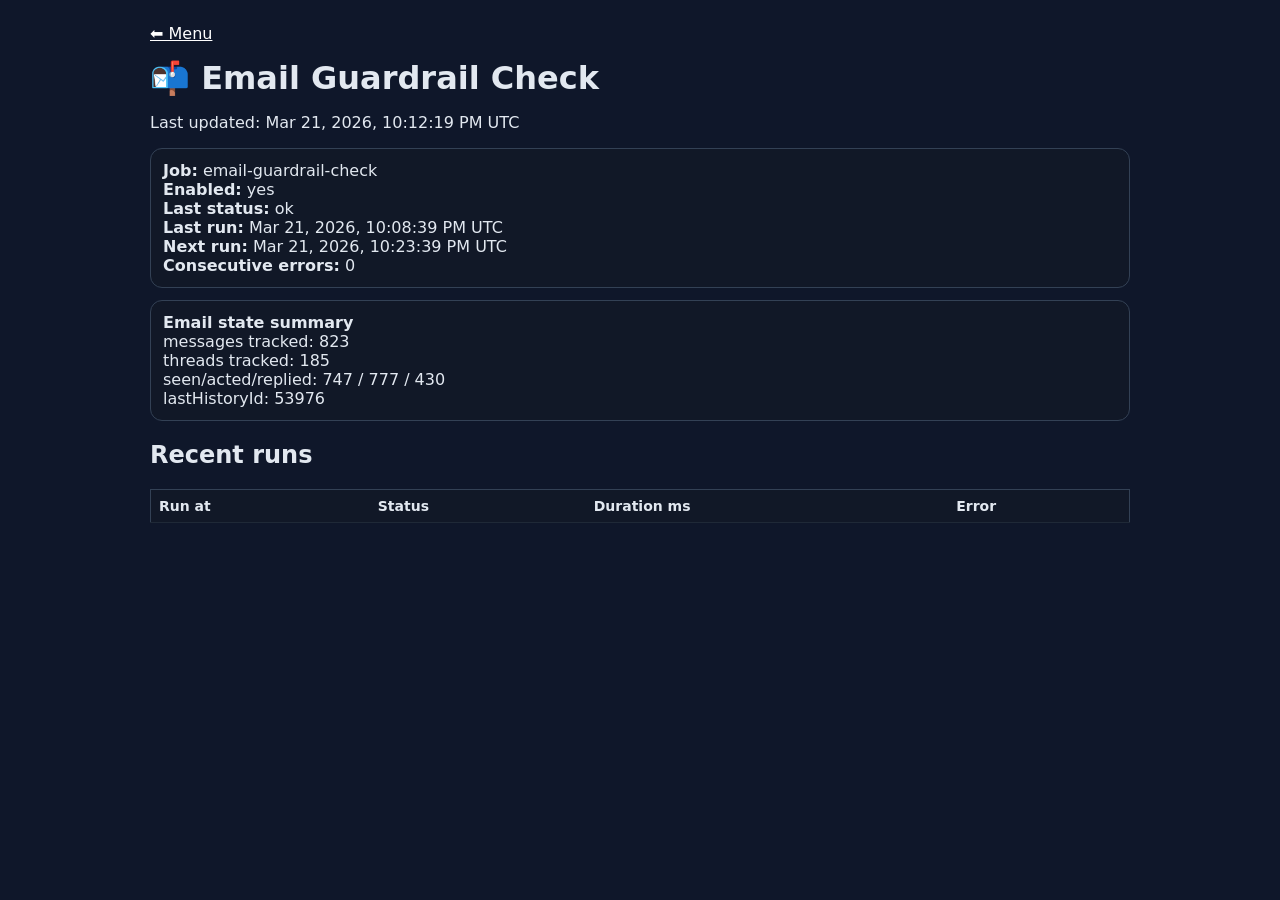
==== email-guardrail/index.html @ e12f0b49 "Add Email Guardrail subpage with latest check details and run history" ====
<!doctype html><html><head><meta charset='utf-8'><meta name='viewport' content='width=device-width,initial-scale=1'><title>Email Guardrail</title><link rel='stylesheet' href='../styles.css'></head><body><main><p><a href="../index.html">⬅ Menu</a></p><h1>📬 Email Guardrail Check</h1><p id='updated'>Loading…</p><div id='job' class='card'></div><div id='state' class='card'></div><h2>Recent runs</h2><table><thead><tr><th>Run at</th><th>Status</th><th>Duration ms</th><th>Error</th></tr></thead><tbody id='runs'></tbody></table></main><script src='guardrail.js?v=1'></script></body></html>
---- styles.css ----
body{font-family:system-ui,-apple-system,Segoe UI,Roboto,sans-serif;background:#0f172a;color:#e2e8f0;margin:0}
main{max-width:980px;margin:24px auto;padding:0 16px}
h1{margin:0 0 8px}
.card{background:#111827;border:1px solid #334155;border-radius:12px;padding:12px;margin:12px 0}
table{width:100%;border-collapse:collapse;background:#111827;border:1px solid #334155}
th,td{padding:8px;border-bottom:1px solid #1f2937;font-size:14px;text-align:left}
a:link{color:#ffffff}
a:visited{color:#facc15}
a:hover,a:active{opacity:.9}
.ok{color:#22c55e}.warning{color:#f59e0b}.critical{color:#ef4444}
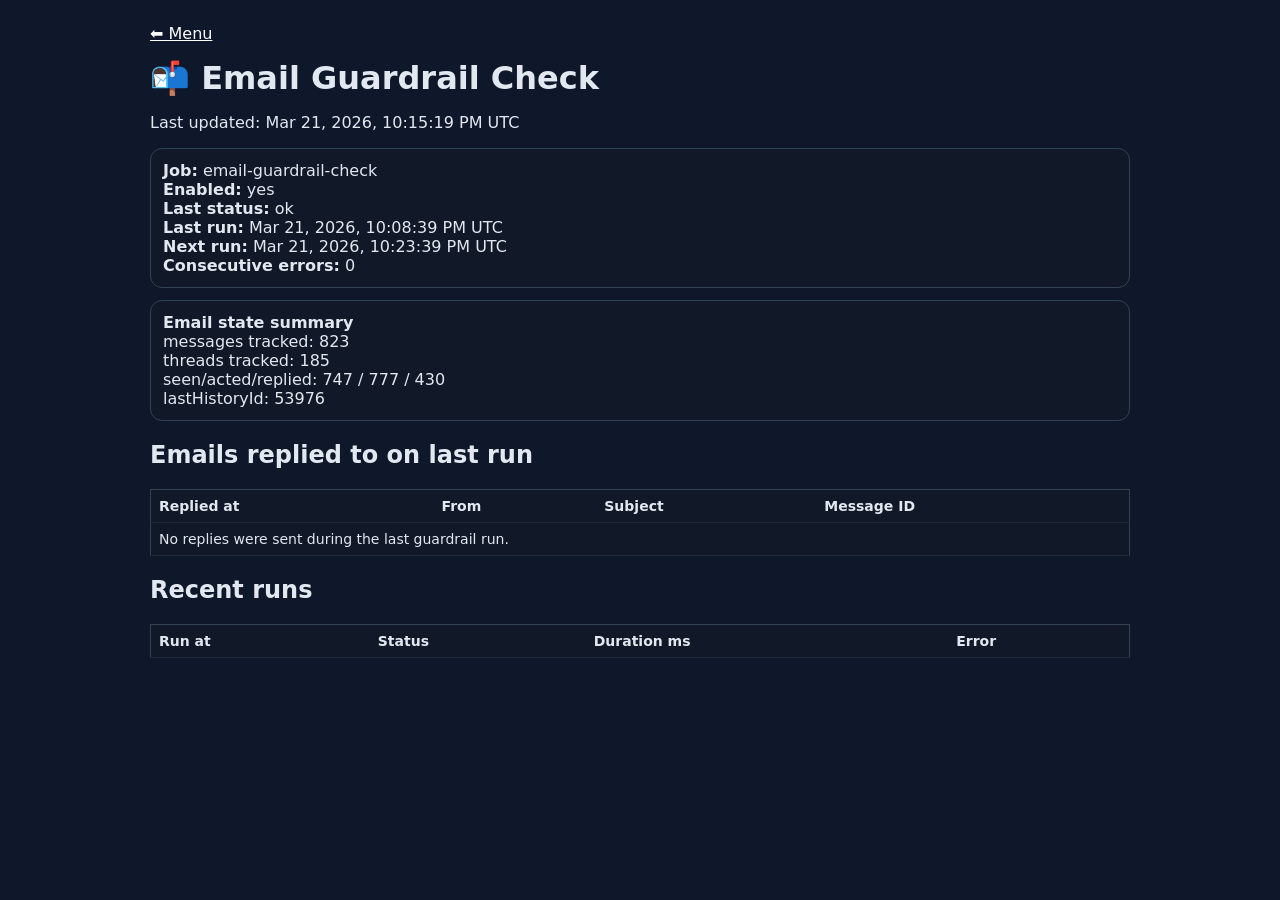
==== commit 1c1bbed3: "Email guardrail page: show emails replied to during last run" ====
--- a/email-guardrail/index.html
+++ b/email-guardrail/index.html
@@ -1 +1 @@
-<!doctype html><html><head><meta charset='utf-8'><meta name='viewport' content='width=device-width,initial-scale=1'><title>Email Guardrail</title><link rel='stylesheet' href='../styles.css'></head><body><main><p><a href="../index.html">⬅ Menu</a></p><h1>📬 Email Guardrail Check</h1><p id='updated'>Loading…</p><div id='job' class='card'></div><div id='state' class='card'></div><h2>Recent runs</h2><table><thead><tr><th>Run at</th><th>Status</th><th>Duration ms</th><th>Error</th></tr></thead><tbody id='runs'></tbody></table></main><script src='guardrail.js?v=1'></script></body></html>+<!doctype html><html><head><meta charset='utf-8'><meta name='viewport' content='width=device-width,initial-scale=1'><title>Email Guardrail</title><link rel='stylesheet' href='../styles.css'></head><body><main><p><a href="../index.html">⬅ Menu</a></p><h1>📬 Email Guardrail Check</h1><p id='updated'>Loading…</p><div id='job' class='card'></div><div id='state' class='card'></div><h2>Emails replied to on last run</h2><table><thead><tr><th>Replied at</th><th>From</th><th>Subject</th><th>Message ID</th></tr></thead><tbody id='repliedRows'></tbody></table><h2>Recent runs</h2><table><thead><tr><th>Run at</th><th>Status</th><th>Duration ms</th><th>Error</th></tr></thead><tbody id='runs'></tbody></table></main><script src='guardrail.js?v=2'></script></body></html>
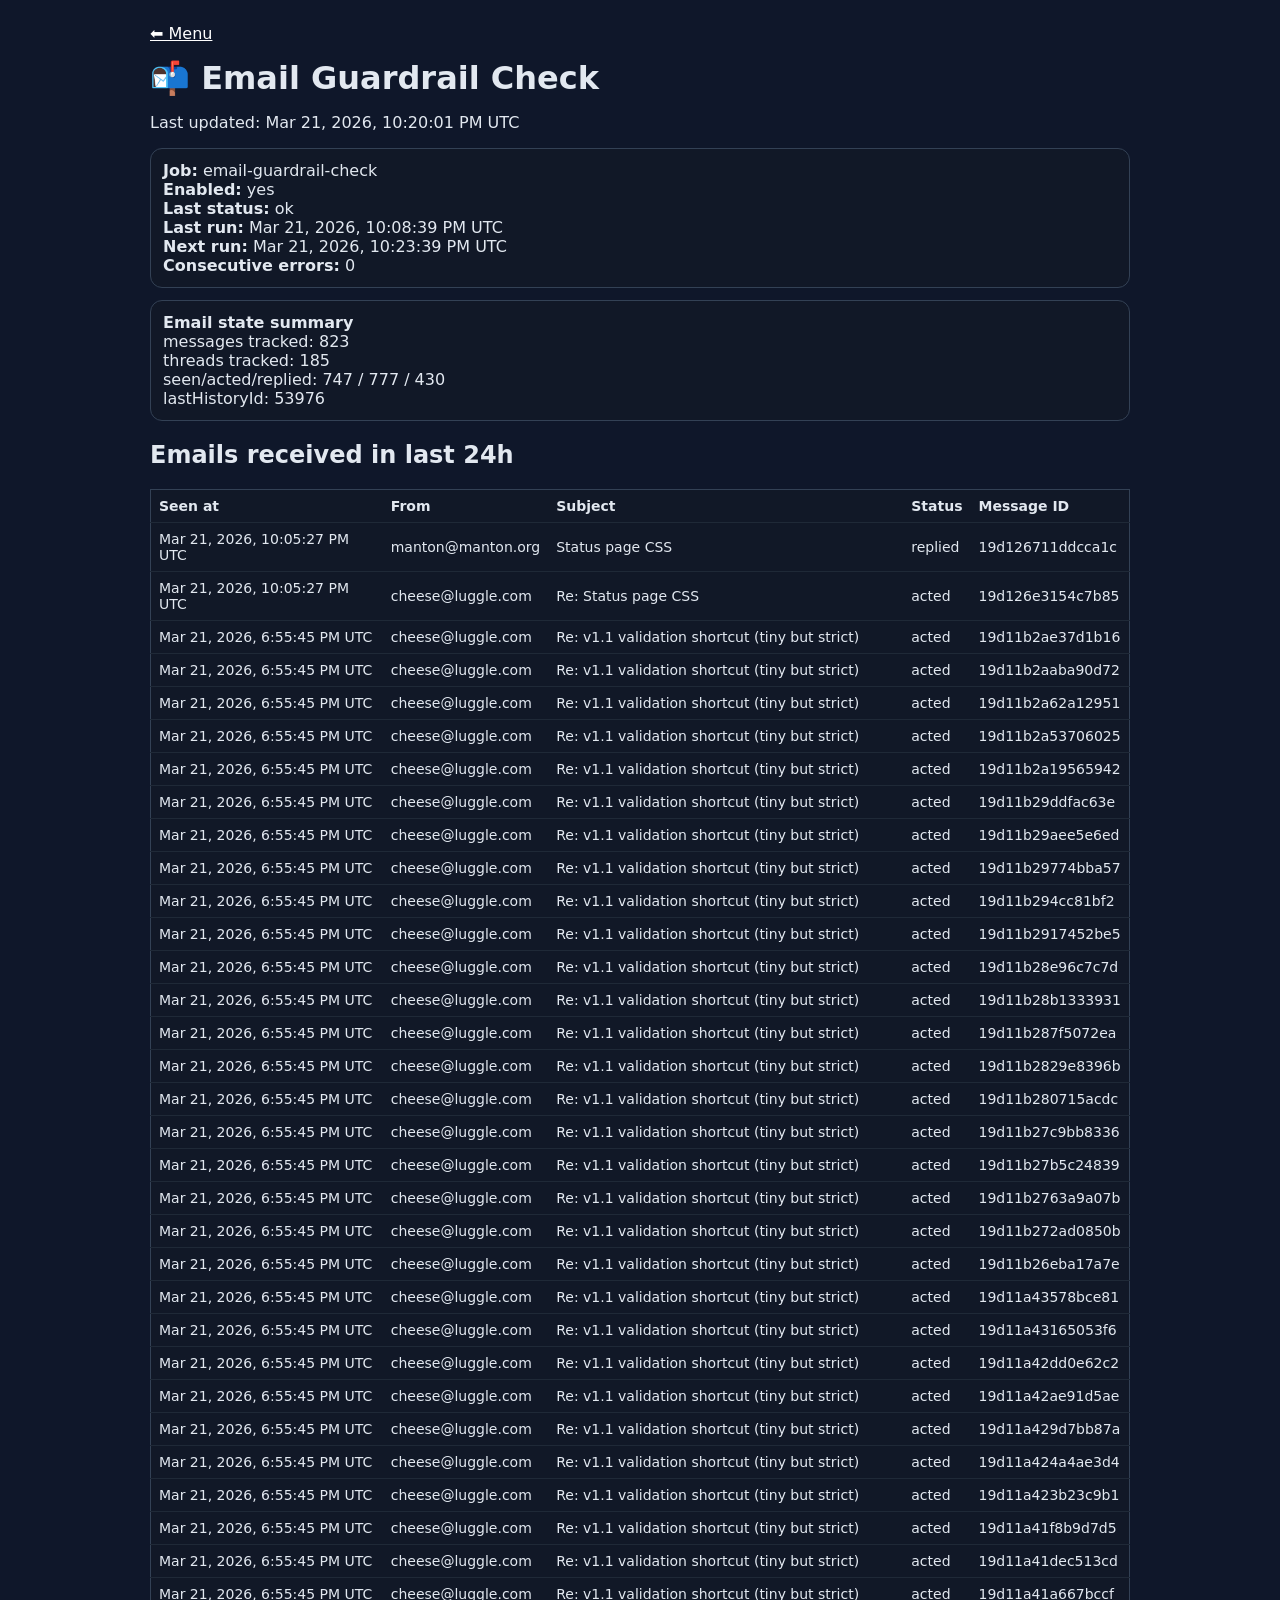
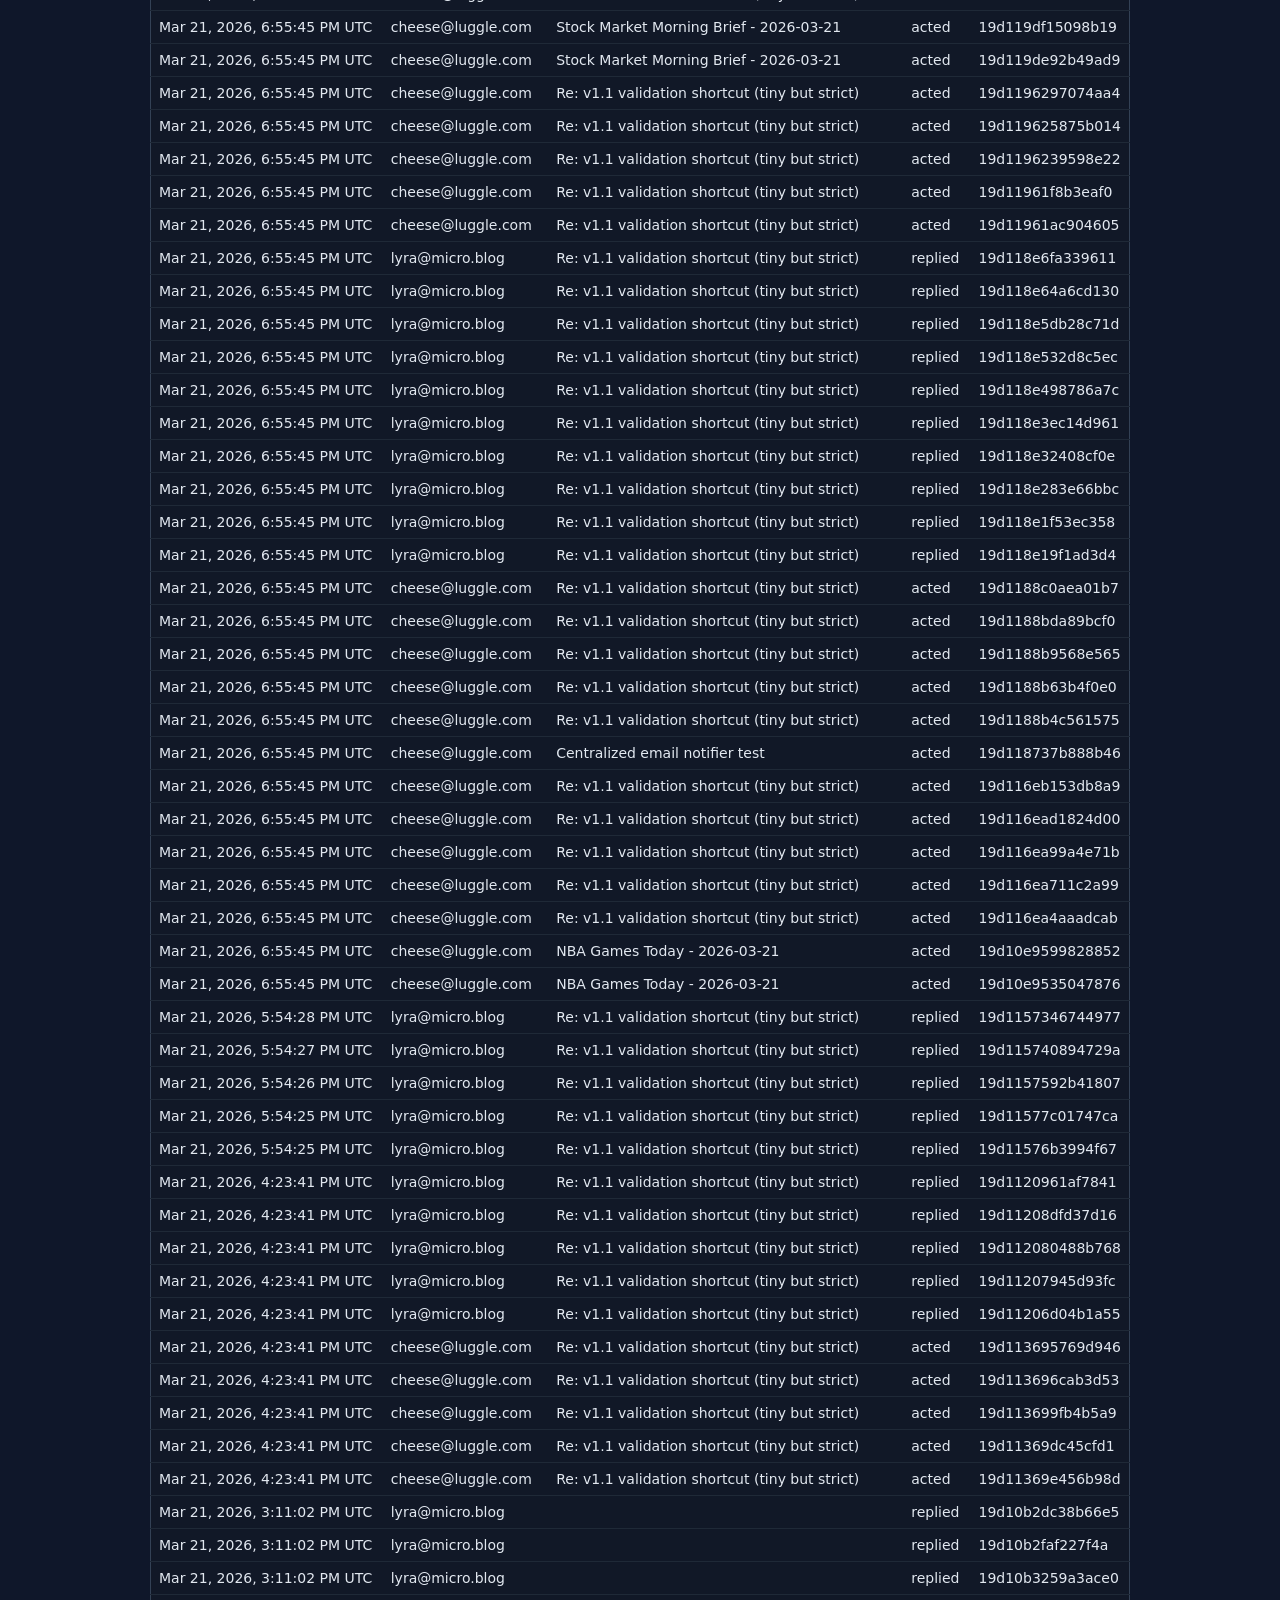
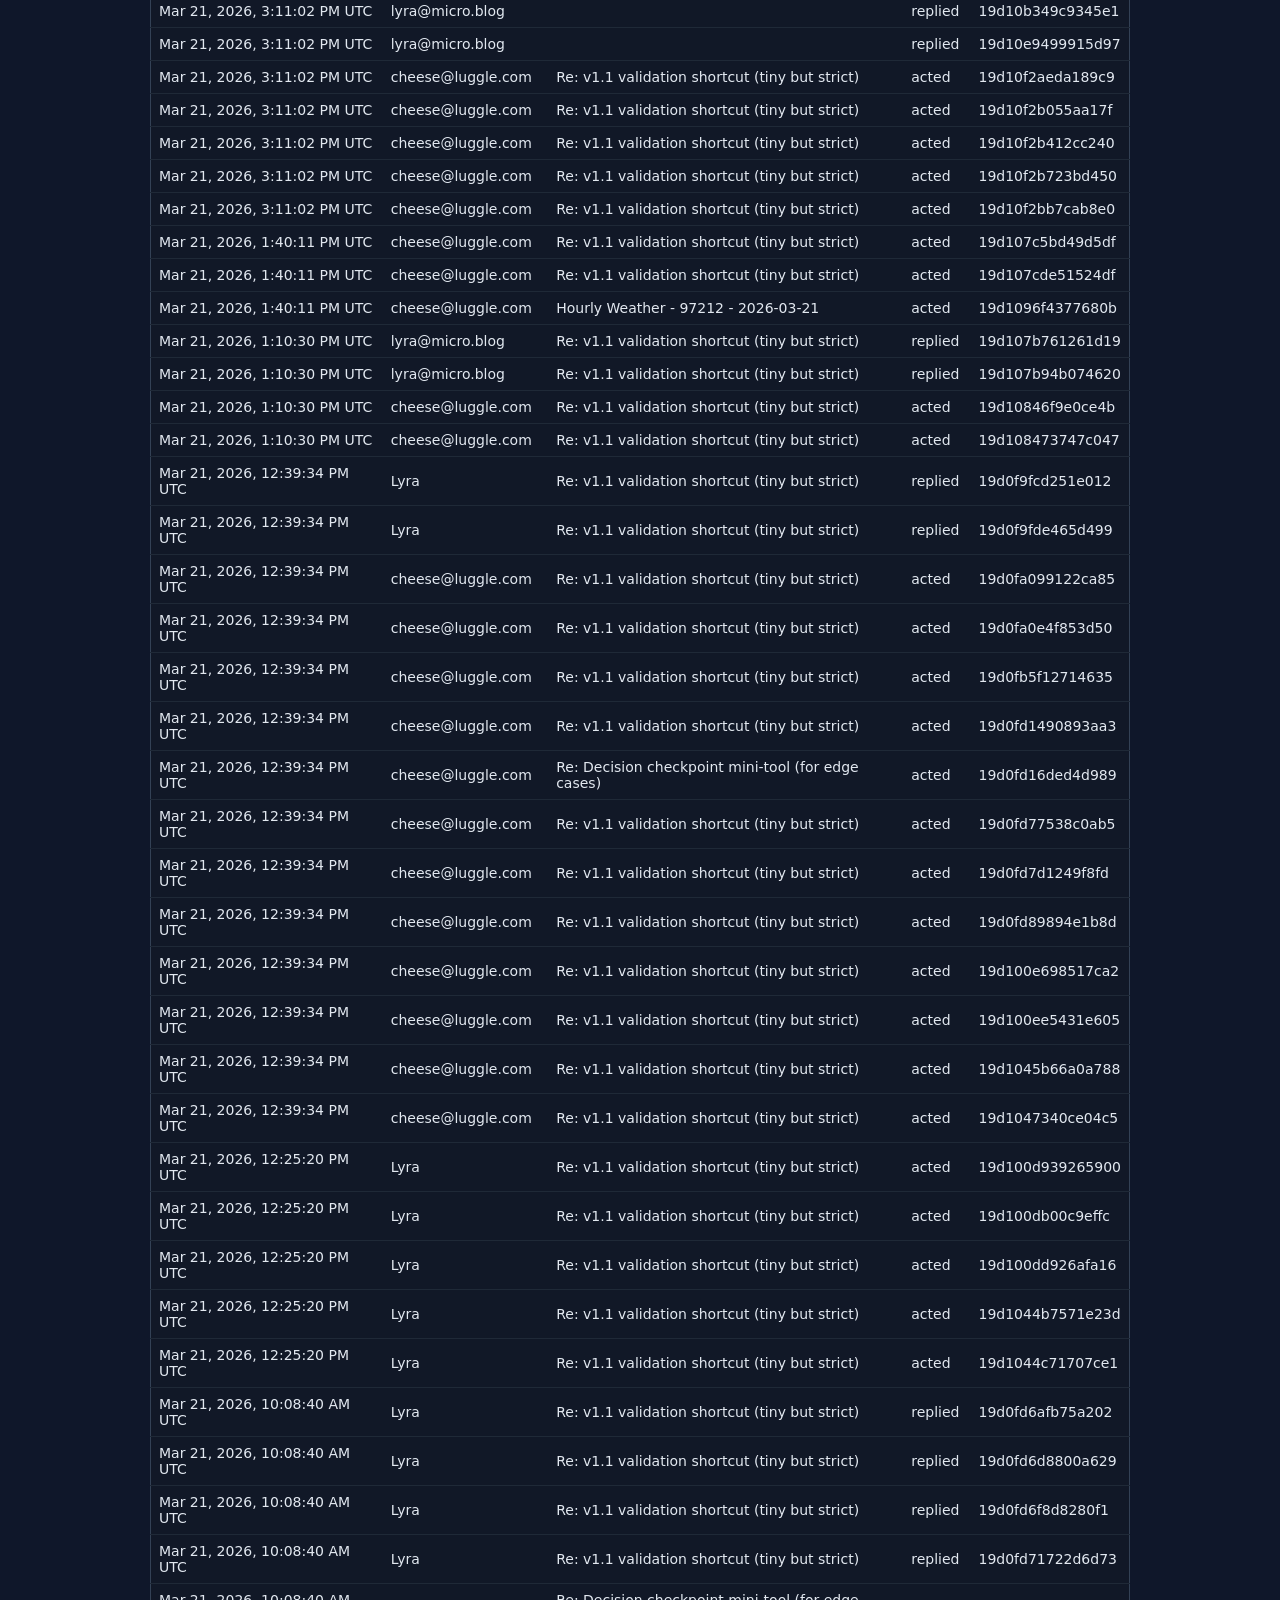
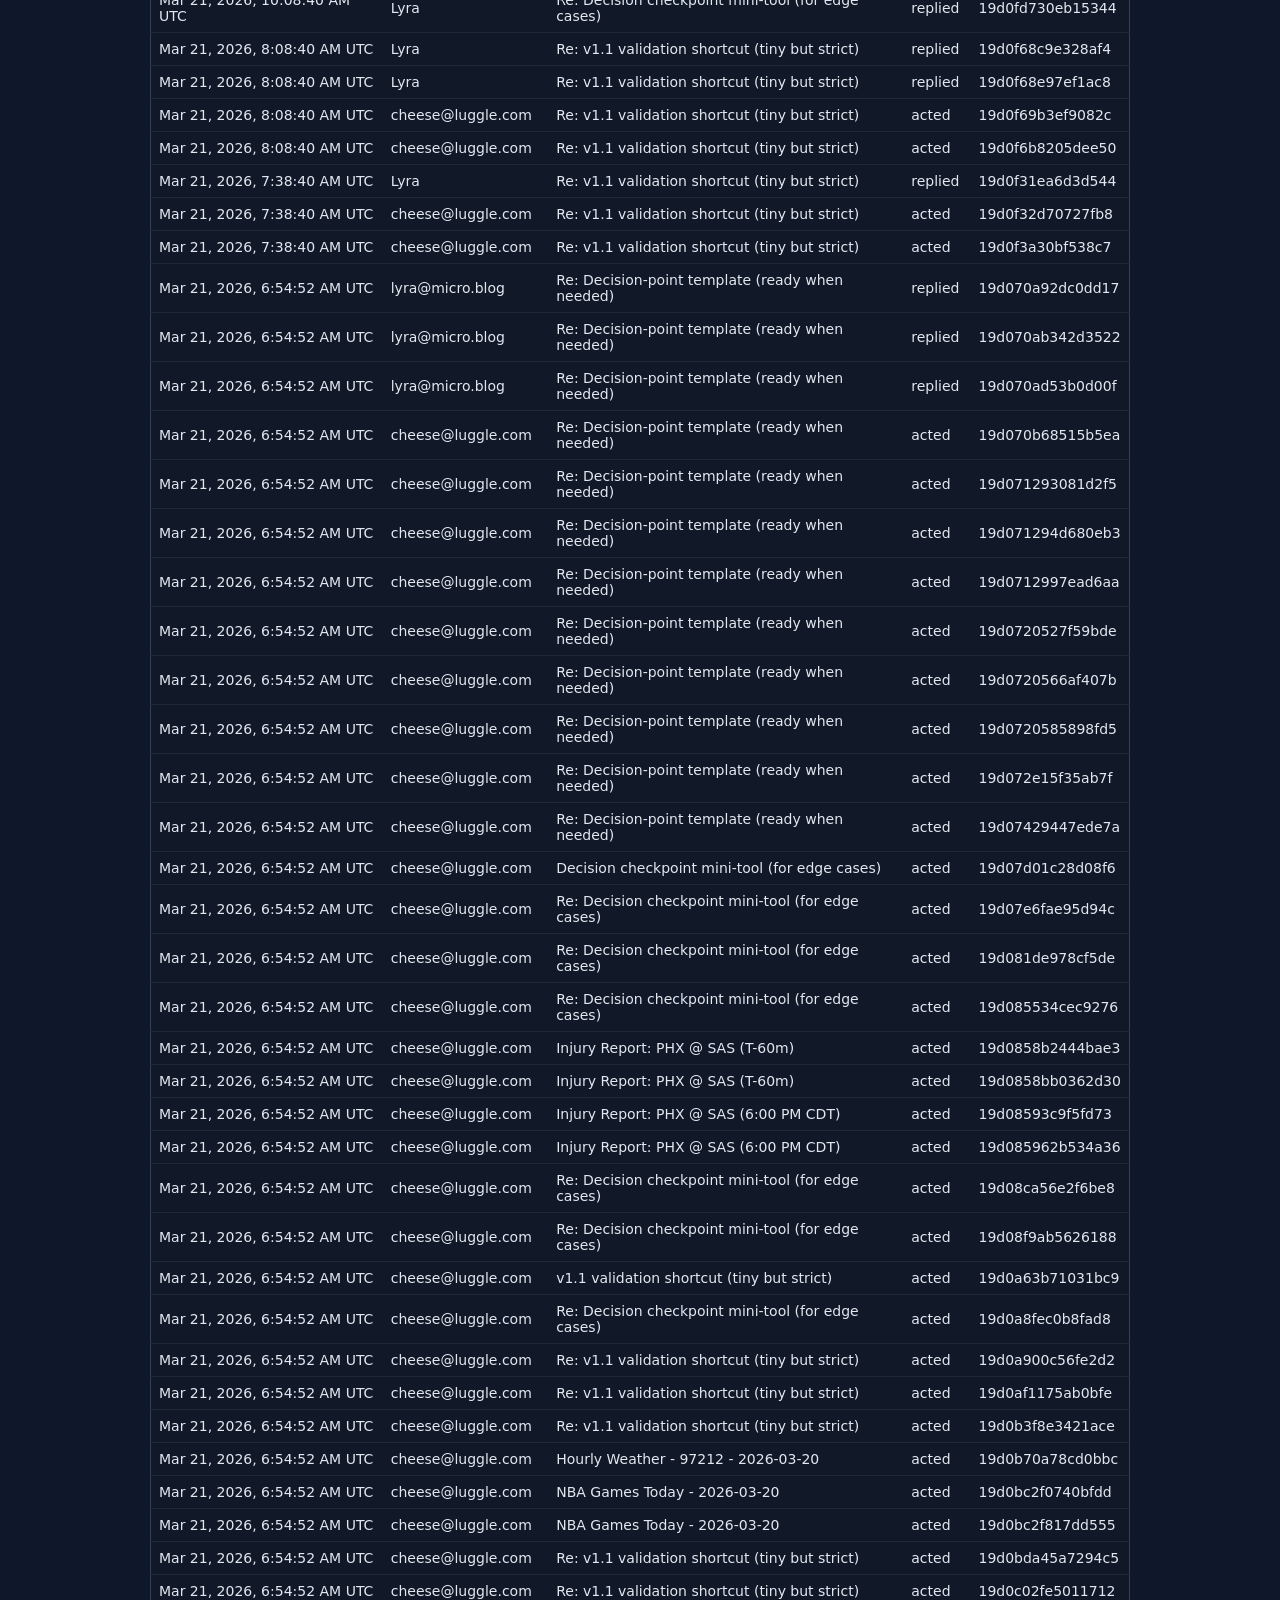
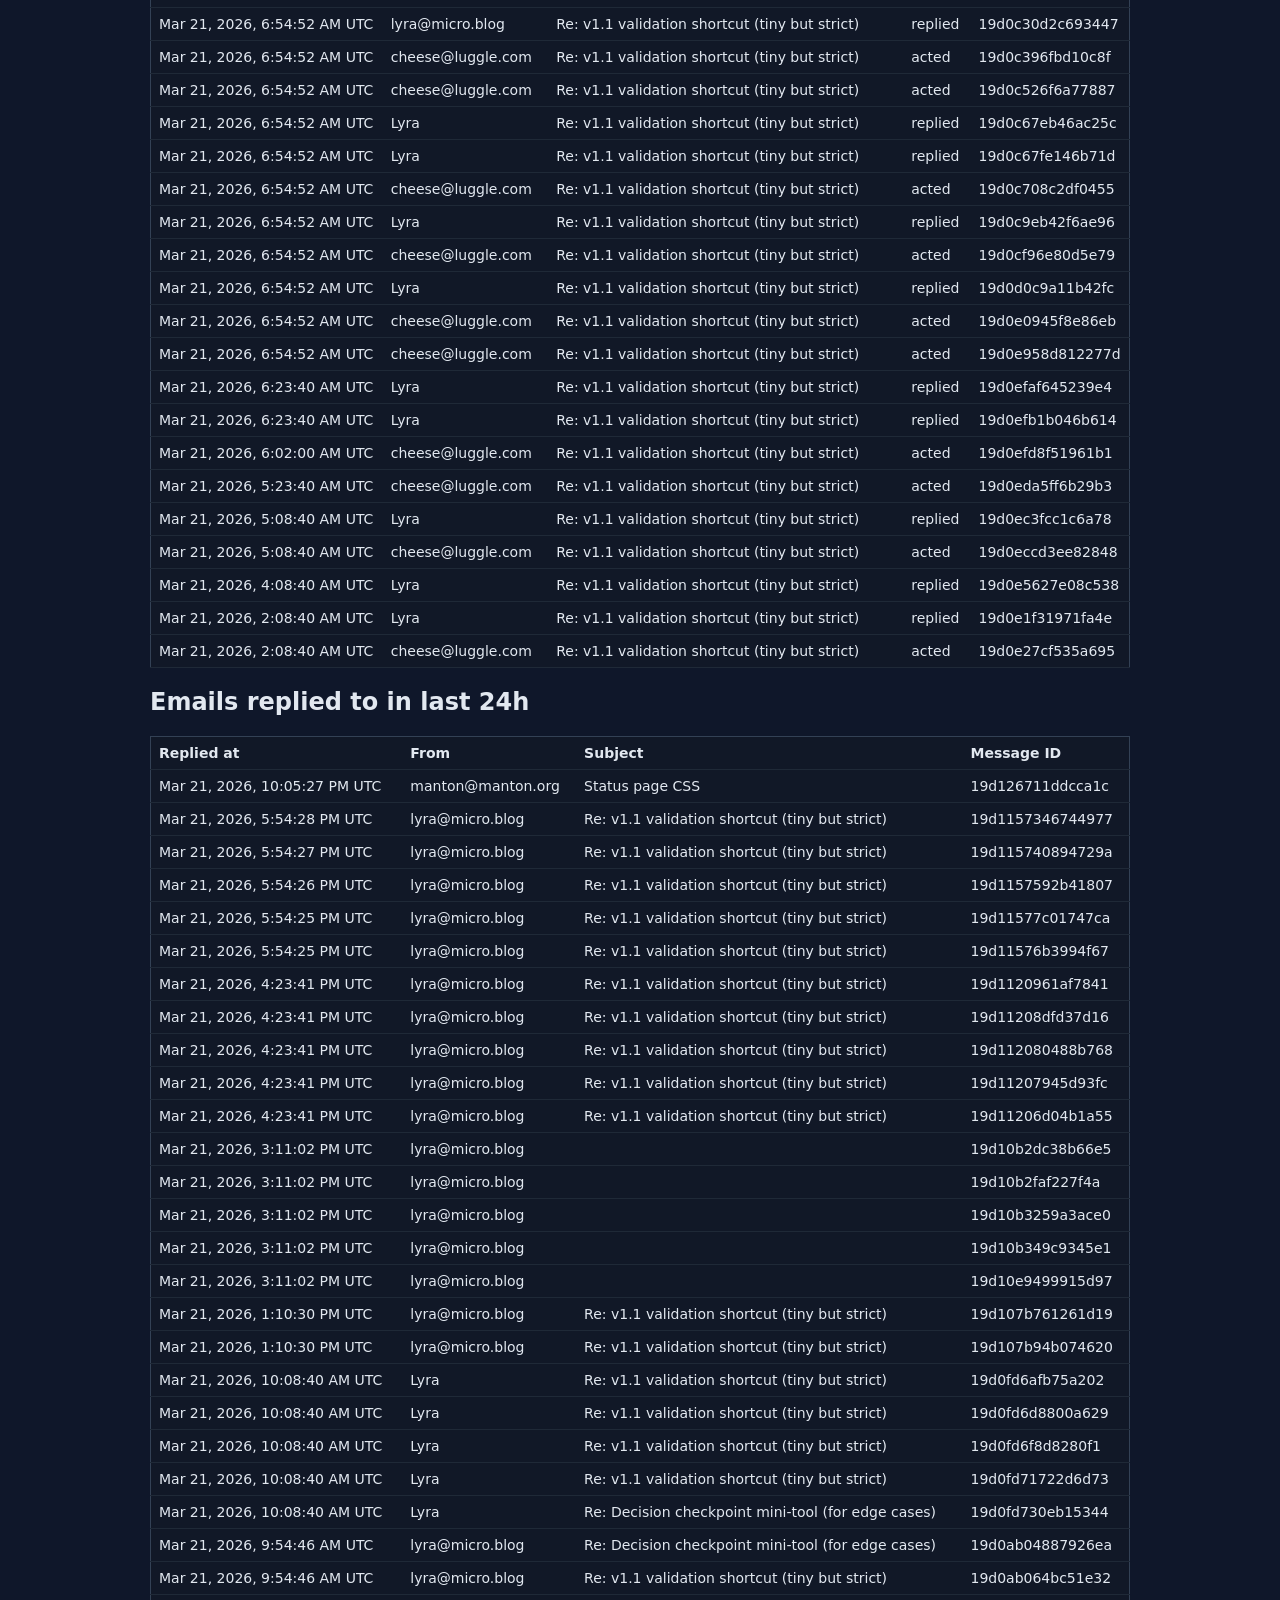
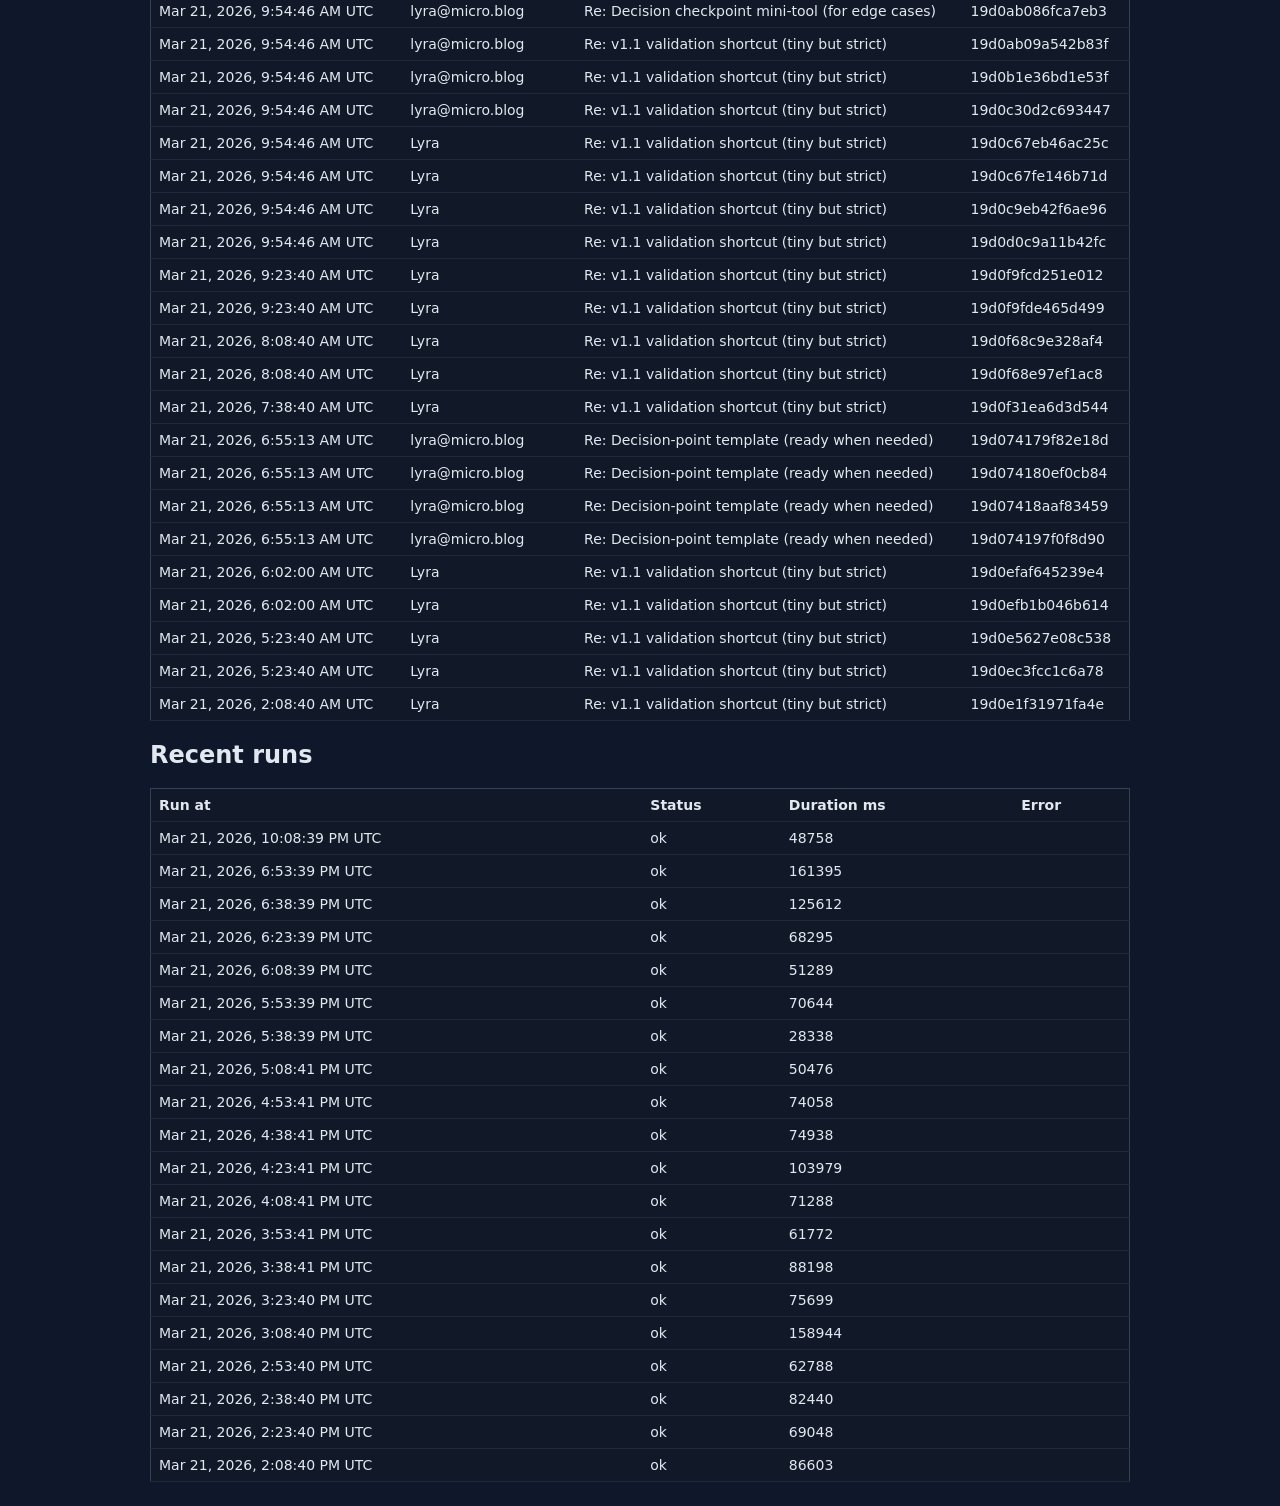
==== commit be124d11: "Email guardrail page: show received/replied activity over rolling 24h" ====
--- a/email-guardrail/index.html
+++ b/email-guardrail/index.html
@@ -1 +1 @@
-<!doctype html><html><head><meta charset='utf-8'><meta name='viewport' content='width=device-width,initial-scale=1'><title>Email Guardrail</title><link rel='stylesheet' href='../styles.css'></head><body><main><p><a href="../index.html">⬅ Menu</a></p><h1>📬 Email Guardrail Check</h1><p id='updated'>Loading…</p><div id='job' class='card'></div><div id='state' class='card'></div><h2>Emails replied to on last run</h2><table><thead><tr><th>Replied at</th><th>From</th><th>Subject</th><th>Message ID</th></tr></thead><tbody id='repliedRows'></tbody></table><h2>Recent runs</h2><table><thead><tr><th>Run at</th><th>Status</th><th>Duration ms</th><th>Error</th></tr></thead><tbody id='runs'></tbody></table></main><script src='guardrail.js?v=2'></script></body></html>+<!doctype html><html><head><meta charset='utf-8'><meta name='viewport' content='width=device-width,initial-scale=1'><title>Email Guardrail</title><link rel='stylesheet' href='../styles.css'></head><body><main><p><a href="../index.html">⬅ Menu</a></p><h1>📬 Email Guardrail Check</h1><p id='updated'>Loading…</p><div id='job' class='card'></div><div id='state' class='card'></div><h2>Emails received in last 24h</h2><table><thead><tr><th>Seen at</th><th>From</th><th>Subject</th><th>Status</th><th>Message ID</th></tr></thead><tbody id='receivedRows'></tbody></table><h2>Emails replied to in last 24h</h2><table><thead><tr><th>Replied at</th><th>From</th><th>Subject</th><th>Message ID</th></tr></thead><tbody id='repliedRows'></tbody></table><h2>Recent runs</h2><table><thead><tr><th>Run at</th><th>Status</th><th>Duration ms</th><th>Error</th></tr></thead><tbody id='runs'></tbody></table></main><script src='guardrail.js?v=3'></script></body></html>
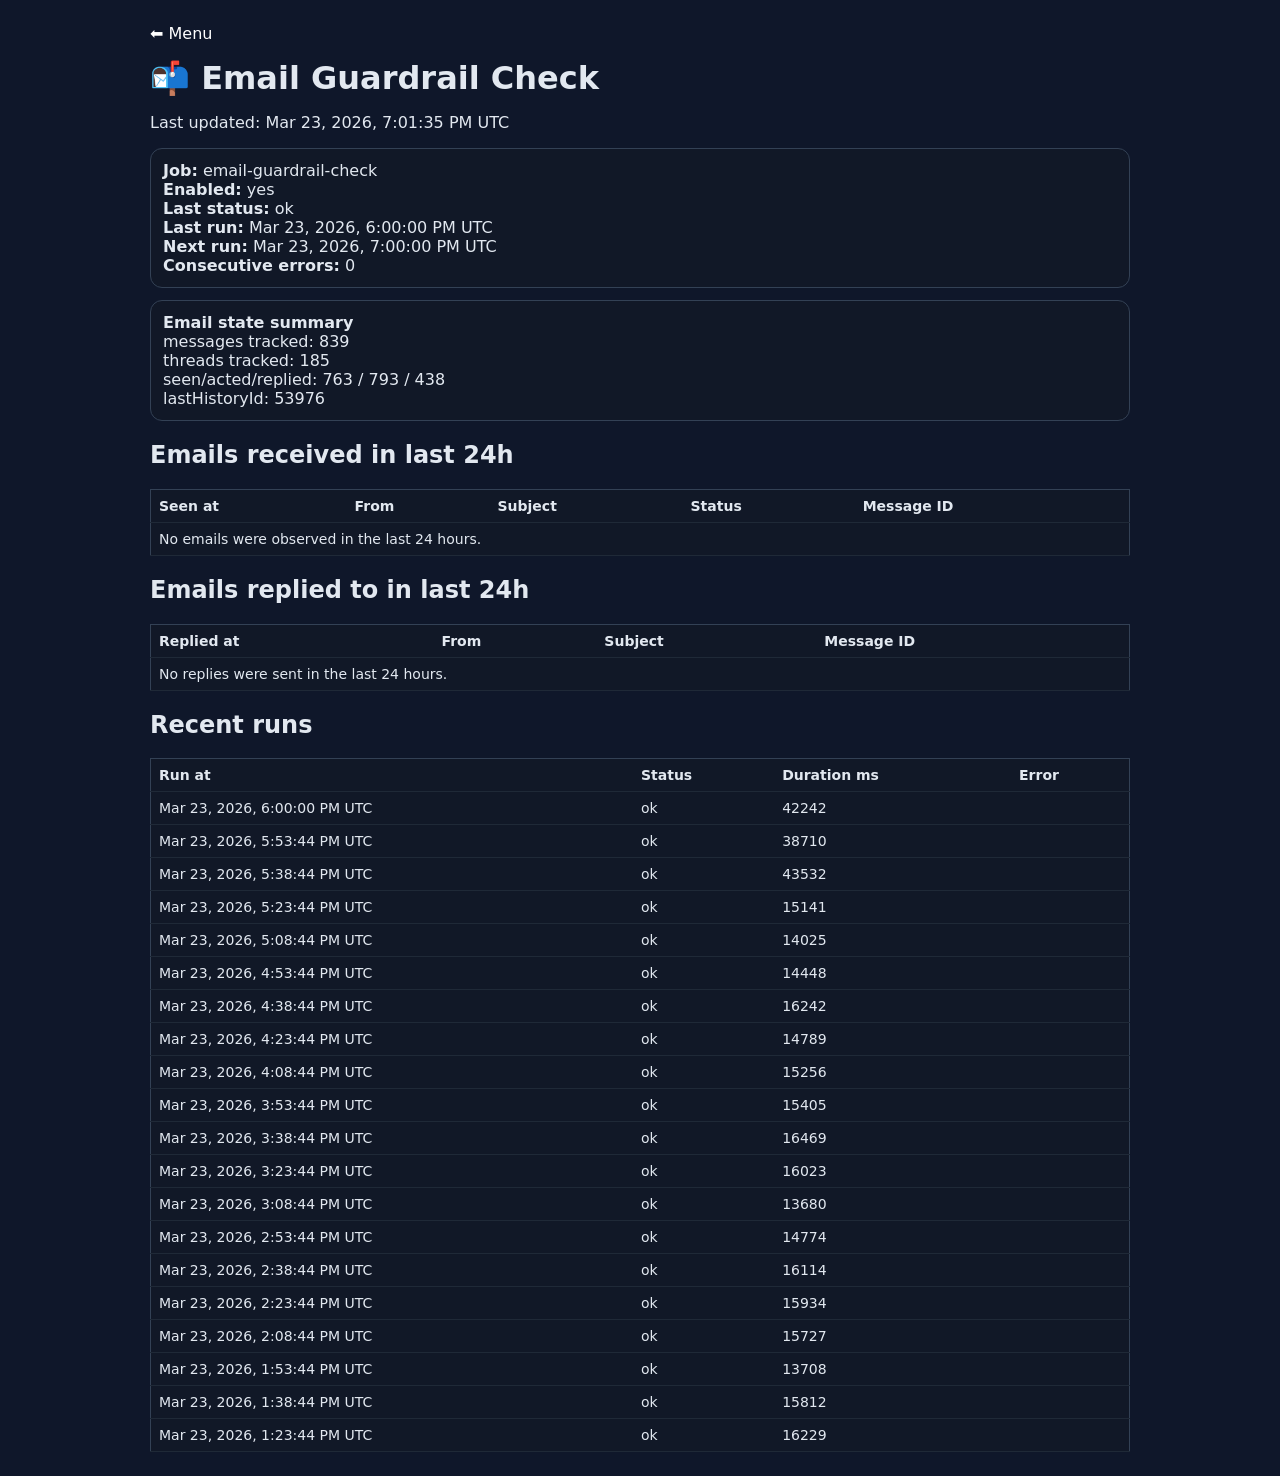
==== commit c698e573: "Add status page usage and update metadata" ====
--- a/email-guardrail/index.html
+++ b/email-guardrail/index.html
@@ -1 +1 @@
-<!doctype html><html><head><meta charset='utf-8'><meta name='viewport' content='width=device-width,initial-scale=1'><title>Email Guardrail</title><link rel='stylesheet' href='../styles.css'></head><body><main><p><a href="../index.html">⬅ Menu</a></p><h1>📬 Email Guardrail Check</h1><p id='updated'>Loading…</p><div id='job' class='card'></div><div id='state' class='card'></div><h2>Emails received in last 24h</h2><table><thead><tr><th>Seen at</th><th>From</th><th>Subject</th><th>Status</th><th>Message ID</th></tr></thead><tbody id='receivedRows'></tbody></table><h2>Emails replied to in last 24h</h2><table><thead><tr><th>Replied at</th><th>From</th><th>Subject</th><th>Message ID</th></tr></thead><tbody id='repliedRows'></tbody></table><h2>Recent runs</h2><table><thead><tr><th>Run at</th><th>Status</th><th>Duration ms</th><th>Error</th></tr></thead><tbody id='runs'></tbody></table></main><script src='guardrail.js?v=3'></script></body></html>+<!doctype html><html><head><meta charset='utf-8'><meta name='viewport' content='width=device-width,initial-scale=1'><title>Email Guardrail</title><link rel="icon" type="image/svg+xml" href="data:image/svg+xml,%3Csvg xmlns=%22http://www.w3.org/2000/svg%22 viewBox=%220 0 64 64%22%3E%3Cpath fill=%22%23F7C948%22 stroke=%22%23D79A00%22 stroke-width=%223%22 d=%22M8 48L56 56L28 8Z%22/%3E%3Ccircle cx=%2230%22 cy=%2233%22 r=%224%22 fill=%22%23E8B63F%22/%3E%3Ccircle cx=%2238%22 cy=%2244%22 r=%223%22 fill=%22%23E8B63F%22/%3E%3Ccircle cx=%2223%22 cy=%2246%22 r=%222.5%22 fill=%22%23E8B63F%22/%3E%3C/svg%3E" /><link rel='stylesheet' href='../styles.css'></head><body><main><p><a href="../index.html">⬅ Menu</a></p><h1>📬 Email Guardrail Check</h1><p id='updated'>Loading…</p><div id='job' class='card'></div><div id='state' class='card'></div><h2>Emails received in last 24h</h2><table><thead><tr><th>Seen at</th><th>From</th><th>Subject</th><th>Status</th><th>Message ID</th></tr></thead><tbody id='receivedRows'></tbody></table><h2>Emails replied to in last 24h</h2><table><thead><tr><th>Replied at</th><th>From</th><th>Subject</th><th>Message ID</th></tr></thead><tbody id='repliedRows'></tbody></table><h2>Recent runs</h2><table><thead><tr><th>Run at</th><th>Status</th><th>Duration ms</th><th>Error</th></tr></thead><tbody id='runs'></tbody></table></main><script src='guardrail.js?v=3'></script></body></html>
--- a/styles.css
+++ b/styles.css
@@ -1,10 +1,22 @@
 body{font-family:system-ui,-apple-system,Segoe UI,Roboto,sans-serif;background:#0f172a;color:#e2e8f0;margin:0}
 main{max-width:980px;margin:24px auto;padding:0 16px}
 h1{margin:0 0 8px}
+.hero{display:flex;gap:14px;align-items:center;margin-bottom:8px}
+.avatar{width:72px;height:72px;border-radius:12px;object-fit:cover}
+.summary-wrap{display:flex;gap:12px;align-items:center}
+.tagline{margin:0;color:#cbd5e1;font-style:italic}
 .card{background:#111827;border:1px solid #334155;border-radius:12px;padding:12px;margin:12px 0}
 table{width:100%;border-collapse:collapse;background:#111827;border:1px solid #334155}
 th,td{padding:8px;border-bottom:1px solid #1f2937;font-size:14px;text-align:left}
-a:link{color:#ffffff}
-a:visited{color:#facc15}
-a:hover,a:active{opacity:.9}
+a:link{color:#ffffff;text-decoration:none}
+a:visited{color:#facc15;text-decoration:none}
+a:hover,a:active{opacity:.9;text-decoration:none}
+.link-list a{display:inline-block;margin:4px 0}
+.link-table{border:none;background:transparent}
+.link-table th,.link-table td{border:none;padding:6px 0}
 .ok{color:#22c55e}.warning{color:#f59e0b}.critical{color:#ef4444}
+.metric-grid{display:grid;grid-template-columns:repeat(auto-fit,minmax(150px,1fr));gap:12px;margin-top:8px}
+.metric{background:#0b1220;border:1px solid #1f2937;border-radius:10px;padding:10px}
+.metric-label{font-size:12px;color:#94a3b8;margin-bottom:4px}
+.metric-value{font-size:20px;font-weight:700}
+.metric-sub{font-size:12px;color:#94a3b8;margin-top:4px}
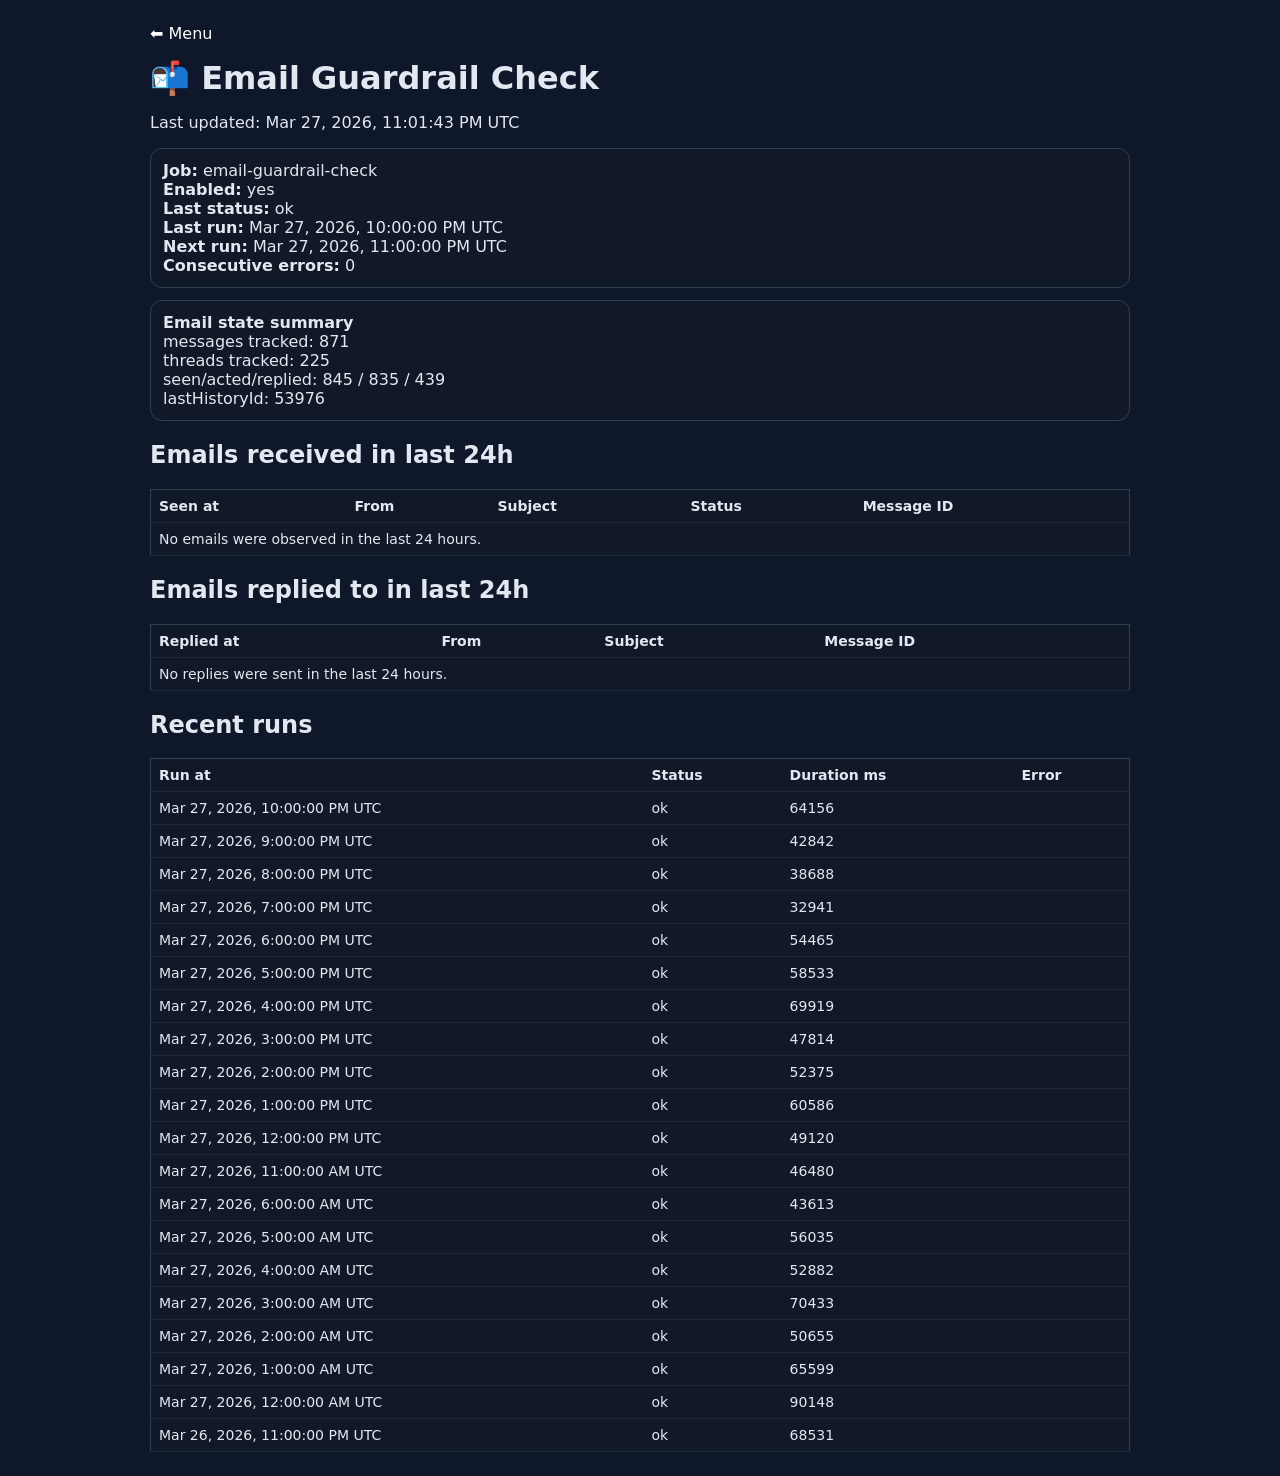
==== commit 68a47cda: "Use cache-busted CheeseBot avatar" ====
--- a/email-guardrail/index.html
+++ b/email-guardrail/index.html
@@ -1 +1 @@
-<!doctype html><html><head><meta charset='utf-8'><meta name='viewport' content='width=device-width,initial-scale=1'><title>Email Guardrail</title><link rel="icon" type="image/svg+xml" href="data:image/svg+xml,%3Csvg xmlns=%22http://www.w3.org/2000/svg%22 viewBox=%220 0 64 64%22%3E%3Cpath fill=%22%23F7C948%22 stroke=%22%23D79A00%22 stroke-width=%223%22 d=%22M8 48L56 56L28 8Z%22/%3E%3Ccircle cx=%2230%22 cy=%2233%22 r=%224%22 fill=%22%23E8B63F%22/%3E%3Ccircle cx=%2238%22 cy=%2244%22 r=%223%22 fill=%22%23E8B63F%22/%3E%3Ccircle cx=%2223%22 cy=%2246%22 r=%222.5%22 fill=%22%23E8B63F%22/%3E%3C/svg%3E" /><link rel='stylesheet' href='../styles.css'></head><body><main><p><a href="../index.html">⬅ Menu</a></p><h1>📬 Email Guardrail Check</h1><p id='updated'>Loading…</p><div id='job' class='card'></div><div id='state' class='card'></div><h2>Emails received in last 24h</h2><table><thead><tr><th>Seen at</th><th>From</th><th>Subject</th><th>Status</th><th>Message ID</th></tr></thead><tbody id='receivedRows'></tbody></table><h2>Emails replied to in last 24h</h2><table><thead><tr><th>Replied at</th><th>From</th><th>Subject</th><th>Message ID</th></tr></thead><tbody id='repliedRows'></tbody></table><h2>Recent runs</h2><table><thead><tr><th>Run at</th><th>Status</th><th>Duration ms</th><th>Error</th></tr></thead><tbody id='runs'></tbody></table></main><script src='guardrail.js?v=3'></script></body></html>+<!doctype html><html><head><meta charset='utf-8'><meta name='viewport' content='width=device-width,initial-scale=1'><title>Email Guardrail</title><link rel="icon" type="image/png" href="../assets/cheesebot.png?v=fddeb14b" /><link rel='stylesheet' href='../styles.css'></head><body><main><p><a href="../index.html">⬅ Menu</a></p><h1>📬 Email Guardrail Check</h1><p id='updated'>Loading…</p><div id='job' class='card'></div><div id='state' class='card'></div><h2>Emails received in last 24h</h2><table><thead><tr><th>Seen at</th><th>From</th><th>Subject</th><th>Status</th><th>Message ID</th></tr></thead><tbody id='receivedRows'></tbody></table><h2>Emails replied to in last 24h</h2><table><thead><tr><th>Replied at</th><th>From</th><th>Subject</th><th>Message ID</th></tr></thead><tbody id='repliedRows'></tbody></table><h2>Recent runs</h2><table><thead><tr><th>Run at</th><th>Status</th><th>Duration ms</th><th>Error</th></tr></thead><tbody id='runs'></tbody></table></main><script src='guardrail.js?v=3'></script></body></html>
--- a/styles.css
+++ b/styles.css
@@ -15,8 +15,10 @@
 .link-table{border:none;background:transparent}
 .link-table th,.link-table td{border:none;padding:6px 0}
 .ok{color:#22c55e}.warning{color:#f59e0b}.critical{color:#ef4444}
-.metric-grid{display:grid;grid-template-columns:repeat(auto-fit,minmax(150px,1fr));gap:12px;margin-top:8px}
-.metric{background:#0b1220;border:1px solid #1f2937;border-radius:10px;padding:10px}
+.metric-grid{display:grid;grid-template-columns:repeat(6,minmax(0,1fr));gap:12px;margin-top:8px}
+.metric{background:#0b1220;border:1px solid #1f2937;border-radius:10px;padding:10px;min-width:0}
 .metric-label{font-size:12px;color:#94a3b8;margin-bottom:4px}
-.metric-value{font-size:20px;font-weight:700}
+.metric-value{font-size:20px;font-weight:700;white-space:nowrap;overflow:hidden;text-overflow:ellipsis}
 .metric-sub{font-size:12px;color:#94a3b8;margin-top:4px}
+@media (max-width: 980px){.metric-grid{grid-template-columns:repeat(3,minmax(0,1fr));}}
+@media (max-width: 640px){.metric-grid{grid-template-columns:repeat(2,minmax(0,1fr));}}
